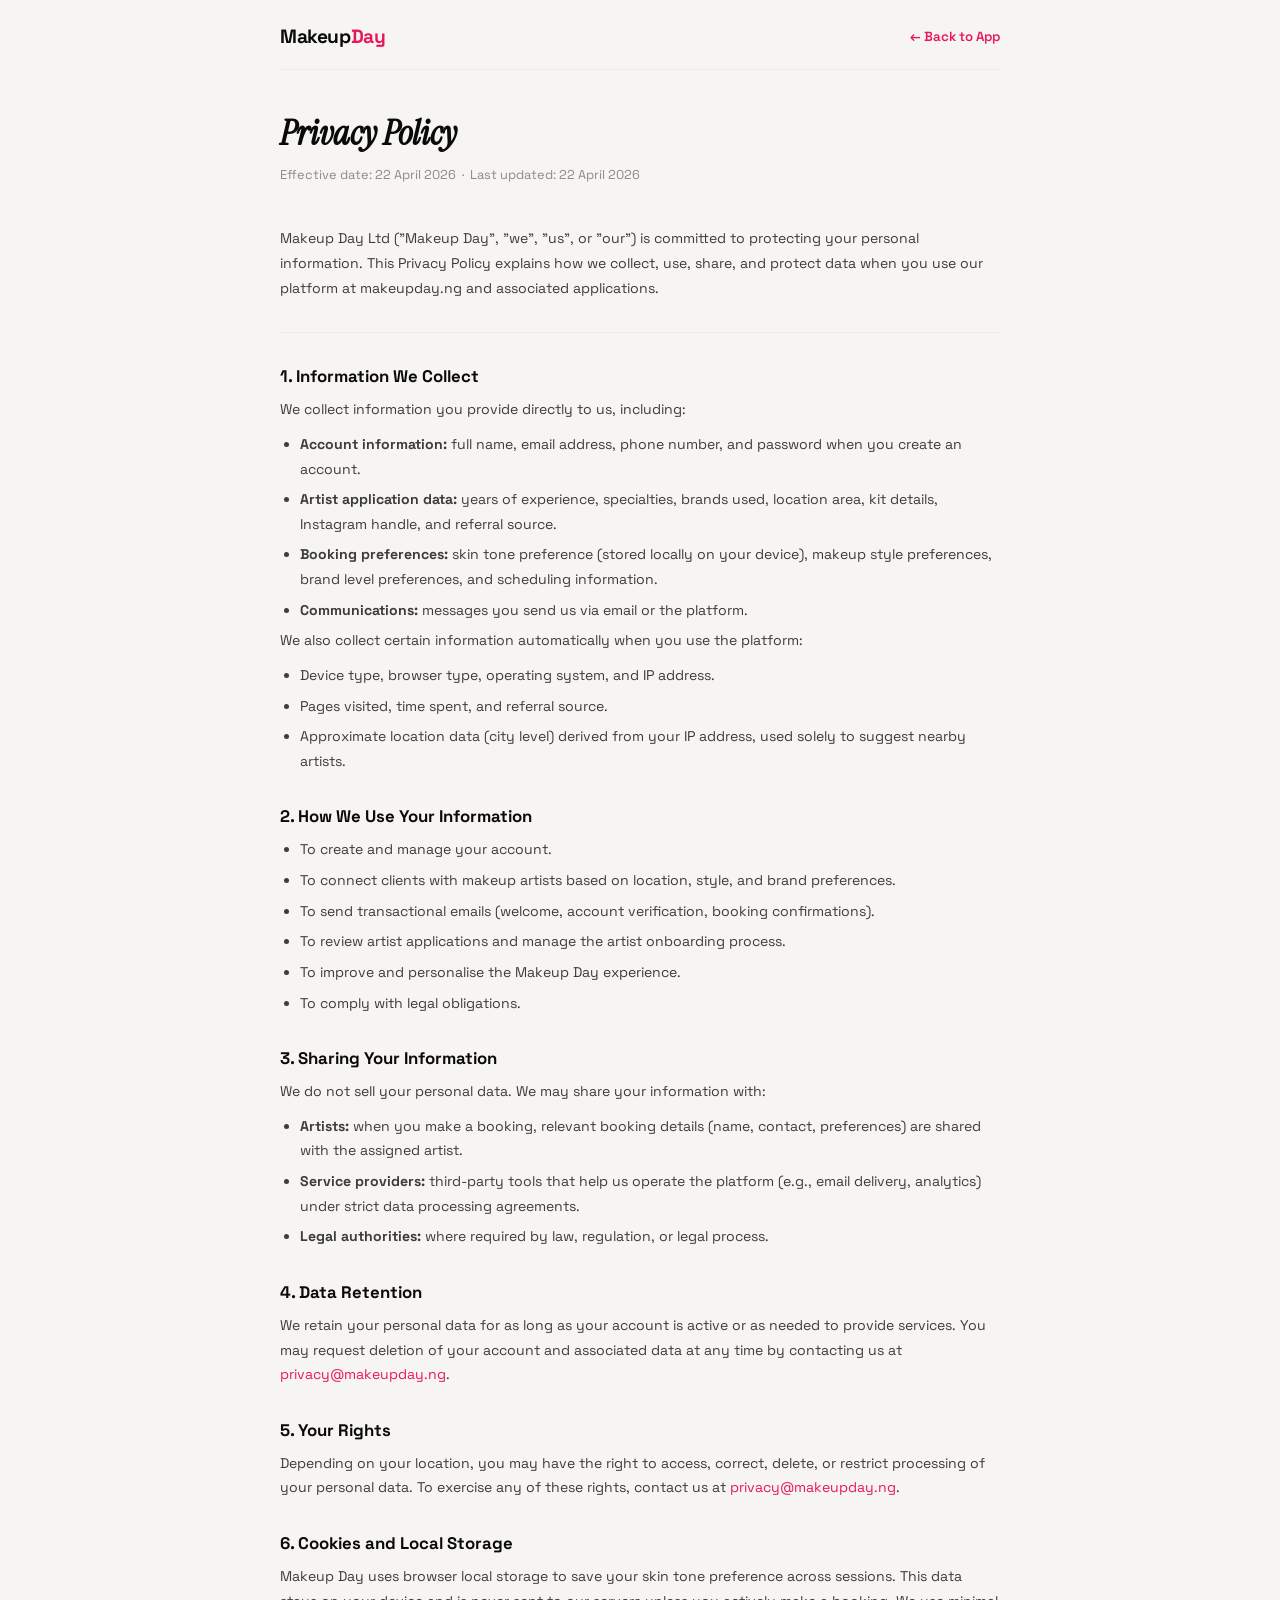
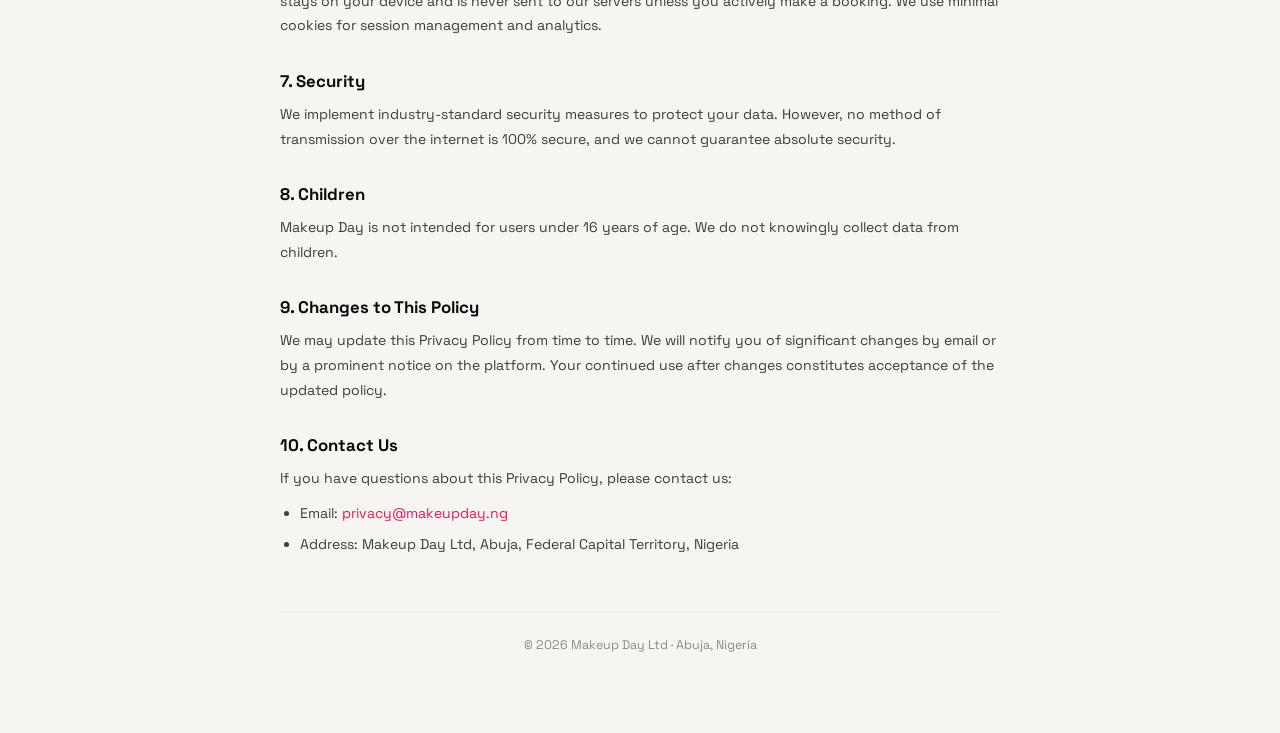
==== privacy.html @ fd0d926c "Add Privacy Policy and Terms of Service pages" ====
<!DOCTYPE html>
<html lang="en">
<head>
<meta charset="UTF-8"/>
<meta name="viewport" content="width=device-width,initial-scale=1.0"/>
<title>Privacy Policy — Makeup Day</title>
<link href="https://fonts.googleapis.com/css2?family=Space+Grotesk:wght@400;500;600;700&family=Instrument+Serif:ital@0;1&display=swap" rel="stylesheet"/>
<style>
*,*::before,*::after{box-sizing:border-box;margin:0;padding:0}
body{font-family:'Space Grotesk',sans-serif;background:#F7F5F2;color:#0A0A0A;-webkit-font-smoothing:antialiased;padding:0 20px 80px}
a{color:#E8175A;text-decoration:none}
a:hover{text-decoration:underline}
header{padding:24px 0 20px;border-bottom:1px solid #EBEBEB;margin-bottom:40px;display:flex;align-items:center;justify-content:space-between}
.logo{font-size:1.2rem;font-weight:700;letter-spacing:-.4px;color:#0A0A0A}
.logo span{color:#E8175A}
.back{font-size:.83rem;font-weight:600;color:#E8175A}
.wrap{max-width:720px;margin:0 auto}
h1{font-family:'Instrument Serif',serif;font-size:2.2rem;font-style:italic;color:#0A0A0A;margin-bottom:8px}
.meta{font-size:.8rem;color:#8A8A8A;margin-bottom:40px}
h2{font-size:1.05rem;font-weight:700;color:#0A0A0A;margin:32px 0 10px}
p,li{font-size:.88rem;line-height:1.75;color:#3C3C3C;margin-bottom:10px}
ul{padding-left:20px}
ul li{margin-bottom:6px}
.divider{height:1px;background:#EBEBEB;margin:32px 0}
footer{text-align:center;font-size:.78rem;color:#8A8A8A;margin-top:56px;padding-top:24px;border-top:1px solid #EBEBEB}
</style>
</head>
<body>
<div class="wrap">
  <header>
    <div class="logo">Makeup<span>Day</span></div>
    <a class="back" href="index.html">← Back to App</a>
  </header>

  <h1>Privacy Policy</h1>
  <p class="meta">Effective date: 22 April 2026 &nbsp;·&nbsp; Last updated: 22 April 2026</p>

  <p>Makeup Day Ltd ("Makeup Day", "we", "us", or "our") is committed to protecting your personal information. This Privacy Policy explains how we collect, use, share, and protect data when you use our platform at makeupday.ng and associated applications.</p>

  <div class="divider"></div>

  <h2>1. Information We Collect</h2>
  <p>We collect information you provide directly to us, including:</p>
  <ul>
    <li><strong>Account information:</strong> full name, email address, phone number, and password when you create an account.</li>
    <li><strong>Artist application data:</strong> years of experience, specialties, brands used, location area, kit details, Instagram handle, and referral source.</li>
    <li><strong>Booking preferences:</strong> skin tone preference (stored locally on your device), makeup style preferences, brand level preferences, and scheduling information.</li>
    <li><strong>Communications:</strong> messages you send us via email or the platform.</li>
  </ul>
  <p>We also collect certain information automatically when you use the platform:</p>
  <ul>
    <li>Device type, browser type, operating system, and IP address.</li>
    <li>Pages visited, time spent, and referral source.</li>
    <li>Approximate location data (city level) derived from your IP address, used solely to suggest nearby artists.</li>
  </ul>

  <h2>2. How We Use Your Information</h2>
  <ul>
    <li>To create and manage your account.</li>
    <li>To connect clients with makeup artists based on location, style, and brand preferences.</li>
    <li>To send transactional emails (welcome, account verification, booking confirmations).</li>
    <li>To review artist applications and manage the artist onboarding process.</li>
    <li>To improve and personalise the Makeup Day experience.</li>
    <li>To comply with legal obligations.</li>
  </ul>

  <h2>3. Sharing Your Information</h2>
  <p>We do not sell your personal data. We may share your information with:</p>
  <ul>
    <li><strong>Artists:</strong> when you make a booking, relevant booking details (name, contact, preferences) are shared with the assigned artist.</li>
    <li><strong>Service providers:</strong> third-party tools that help us operate the platform (e.g., email delivery, analytics) under strict data processing agreements.</li>
    <li><strong>Legal authorities:</strong> where required by law, regulation, or legal process.</li>
  </ul>

  <h2>4. Data Retention</h2>
  <p>We retain your personal data for as long as your account is active or as needed to provide services. You may request deletion of your account and associated data at any time by contacting us at <a href="mailto:privacy@makeupday.ng">privacy@makeupday.ng</a>.</p>

  <h2>5. Your Rights</h2>
  <p>Depending on your location, you may have the right to access, correct, delete, or restrict processing of your personal data. To exercise any of these rights, contact us at <a href="mailto:privacy@makeupday.ng">privacy@makeupday.ng</a>.</p>

  <h2>6. Cookies and Local Storage</h2>
  <p>Makeup Day uses browser local storage to save your skin tone preference across sessions. This data stays on your device and is never sent to our servers unless you actively make a booking. We use minimal cookies for session management and analytics.</p>

  <h2>7. Security</h2>
  <p>We implement industry-standard security measures to protect your data. However, no method of transmission over the internet is 100% secure, and we cannot guarantee absolute security.</p>

  <h2>8. Children</h2>
  <p>Makeup Day is not intended for users under 16 years of age. We do not knowingly collect data from children.</p>

  <h2>9. Changes to This Policy</h2>
  <p>We may update this Privacy Policy from time to time. We will notify you of significant changes by email or by a prominent notice on the platform. Your continued use after changes constitutes acceptance of the updated policy.</p>

  <h2>10. Contact Us</h2>
  <p>If you have questions about this Privacy Policy, please contact us:</p>
  <ul>
    <li>Email: <a href="mailto:privacy@makeupday.ng">privacy@makeupday.ng</a></li>
    <li>Address: Makeup Day Ltd, Abuja, Federal Capital Territory, Nigeria</li>
  </ul>

  <footer>© 2026 Makeup Day Ltd · Abuja, Nigeria</footer>
</div>
</body>
</html>
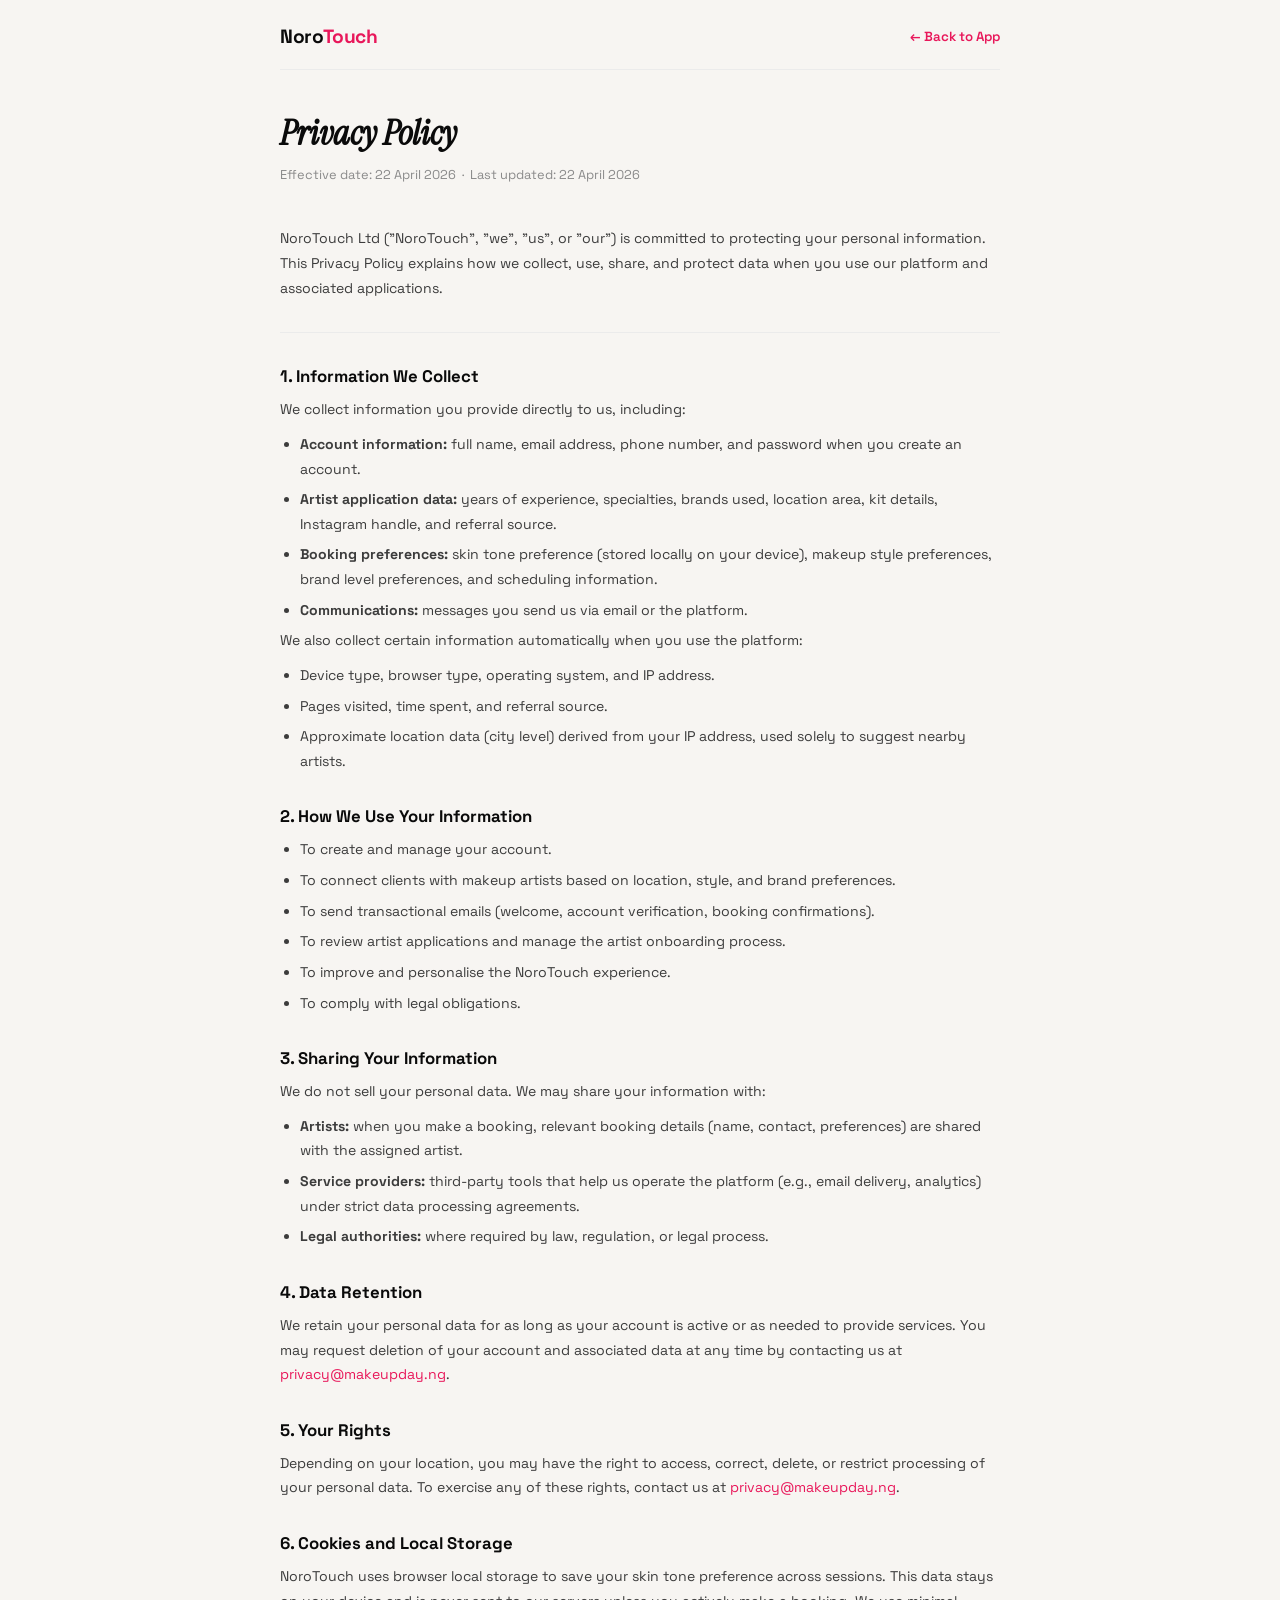
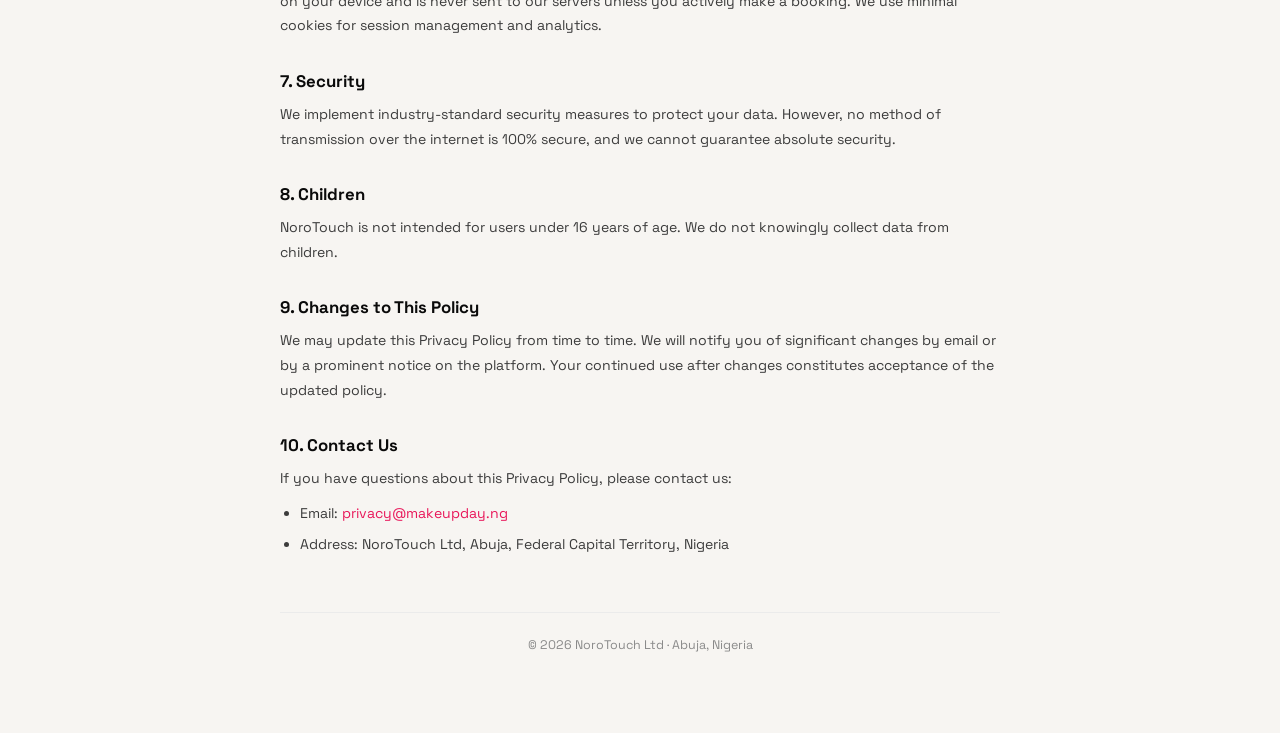
==== commit 60417bb2: "refactor: rebrand as NoroTouch and redesign artist application modal with mobile-optimized layout an" ====
--- a/privacy.html
+++ b/privacy.html
@@ -3,7 +3,7 @@
 <head>
 <meta charset="UTF-8"/>
 <meta name="viewport" content="width=device-width,initial-scale=1.0"/>
-<title>Privacy Policy — Makeup Day</title>
+<title>Privacy Policy — NoroTouch</title>
 <link href="https://fonts.googleapis.com/css2?family=Space+Grotesk:wght@400;500;600;700&family=Instrument+Serif:ital@0;1&display=swap" rel="stylesheet"/>
 <style>
 *,*::before,*::after{box-sizing:border-box;margin:0;padding:0}
@@ -28,14 +28,14 @@
 <body>
 <div class="wrap">
   <header>
-    <div class="logo">Makeup<span>Day</span></div>
+    <div class="logo">Noro<span>Touch</span></div>
     <a class="back" href="index.html">← Back to App</a>
   </header>
 
   <h1>Privacy Policy</h1>
   <p class="meta">Effective date: 22 April 2026 &nbsp;·&nbsp; Last updated: 22 April 2026</p>
 
-  <p>Makeup Day Ltd ("Makeup Day", "we", "us", or "our") is committed to protecting your personal information. This Privacy Policy explains how we collect, use, share, and protect data when you use our platform at makeupday.ng and associated applications.</p>
+  <p>NoroTouch Ltd ("NoroTouch", "we", "us", or "our") is committed to protecting your personal information. This Privacy Policy explains how we collect, use, share, and protect data when you use our platform and associated applications.</p>
 
   <div class="divider"></div>
 
@@ -60,7 +60,7 @@
     <li>To connect clients with makeup artists based on location, style, and brand preferences.</li>
     <li>To send transactional emails (welcome, account verification, booking confirmations).</li>
     <li>To review artist applications and manage the artist onboarding process.</li>
-    <li>To improve and personalise the Makeup Day experience.</li>
+    <li>To improve and personalise the NoroTouch experience.</li>
     <li>To comply with legal obligations.</li>
   </ul>
 
@@ -79,13 +79,13 @@
   <p>Depending on your location, you may have the right to access, correct, delete, or restrict processing of your personal data. To exercise any of these rights, contact us at <a href="mailto:privacy@makeupday.ng">privacy@makeupday.ng</a>.</p>
 
   <h2>6. Cookies and Local Storage</h2>
-  <p>Makeup Day uses browser local storage to save your skin tone preference across sessions. This data stays on your device and is never sent to our servers unless you actively make a booking. We use minimal cookies for session management and analytics.</p>
+  <p>NoroTouch uses browser local storage to save your skin tone preference across sessions. This data stays on your device and is never sent to our servers unless you actively make a booking. We use minimal cookies for session management and analytics.</p>
 
   <h2>7. Security</h2>
   <p>We implement industry-standard security measures to protect your data. However, no method of transmission over the internet is 100% secure, and we cannot guarantee absolute security.</p>
 
   <h2>8. Children</h2>
-  <p>Makeup Day is not intended for users under 16 years of age. We do not knowingly collect data from children.</p>
+  <p>NoroTouch is not intended for users under 16 years of age. We do not knowingly collect data from children.</p>
 
   <h2>9. Changes to This Policy</h2>
   <p>We may update this Privacy Policy from time to time. We will notify you of significant changes by email or by a prominent notice on the platform. Your continued use after changes constitutes acceptance of the updated policy.</p>
@@ -94,10 +94,10 @@
   <p>If you have questions about this Privacy Policy, please contact us:</p>
   <ul>
     <li>Email: <a href="mailto:privacy@makeupday.ng">privacy@makeupday.ng</a></li>
-    <li>Address: Makeup Day Ltd, Abuja, Federal Capital Territory, Nigeria</li>
+    <li>Address: NoroTouch Ltd, Abuja, Federal Capital Territory, Nigeria</li>
   </ul>
 
-  <footer>© 2026 Makeup Day Ltd · Abuja, Nigeria</footer>
+  <footer>© 2026 NoroTouch Ltd · Abuja, Nigeria</footer>
 </div>
 </body>
 </html>
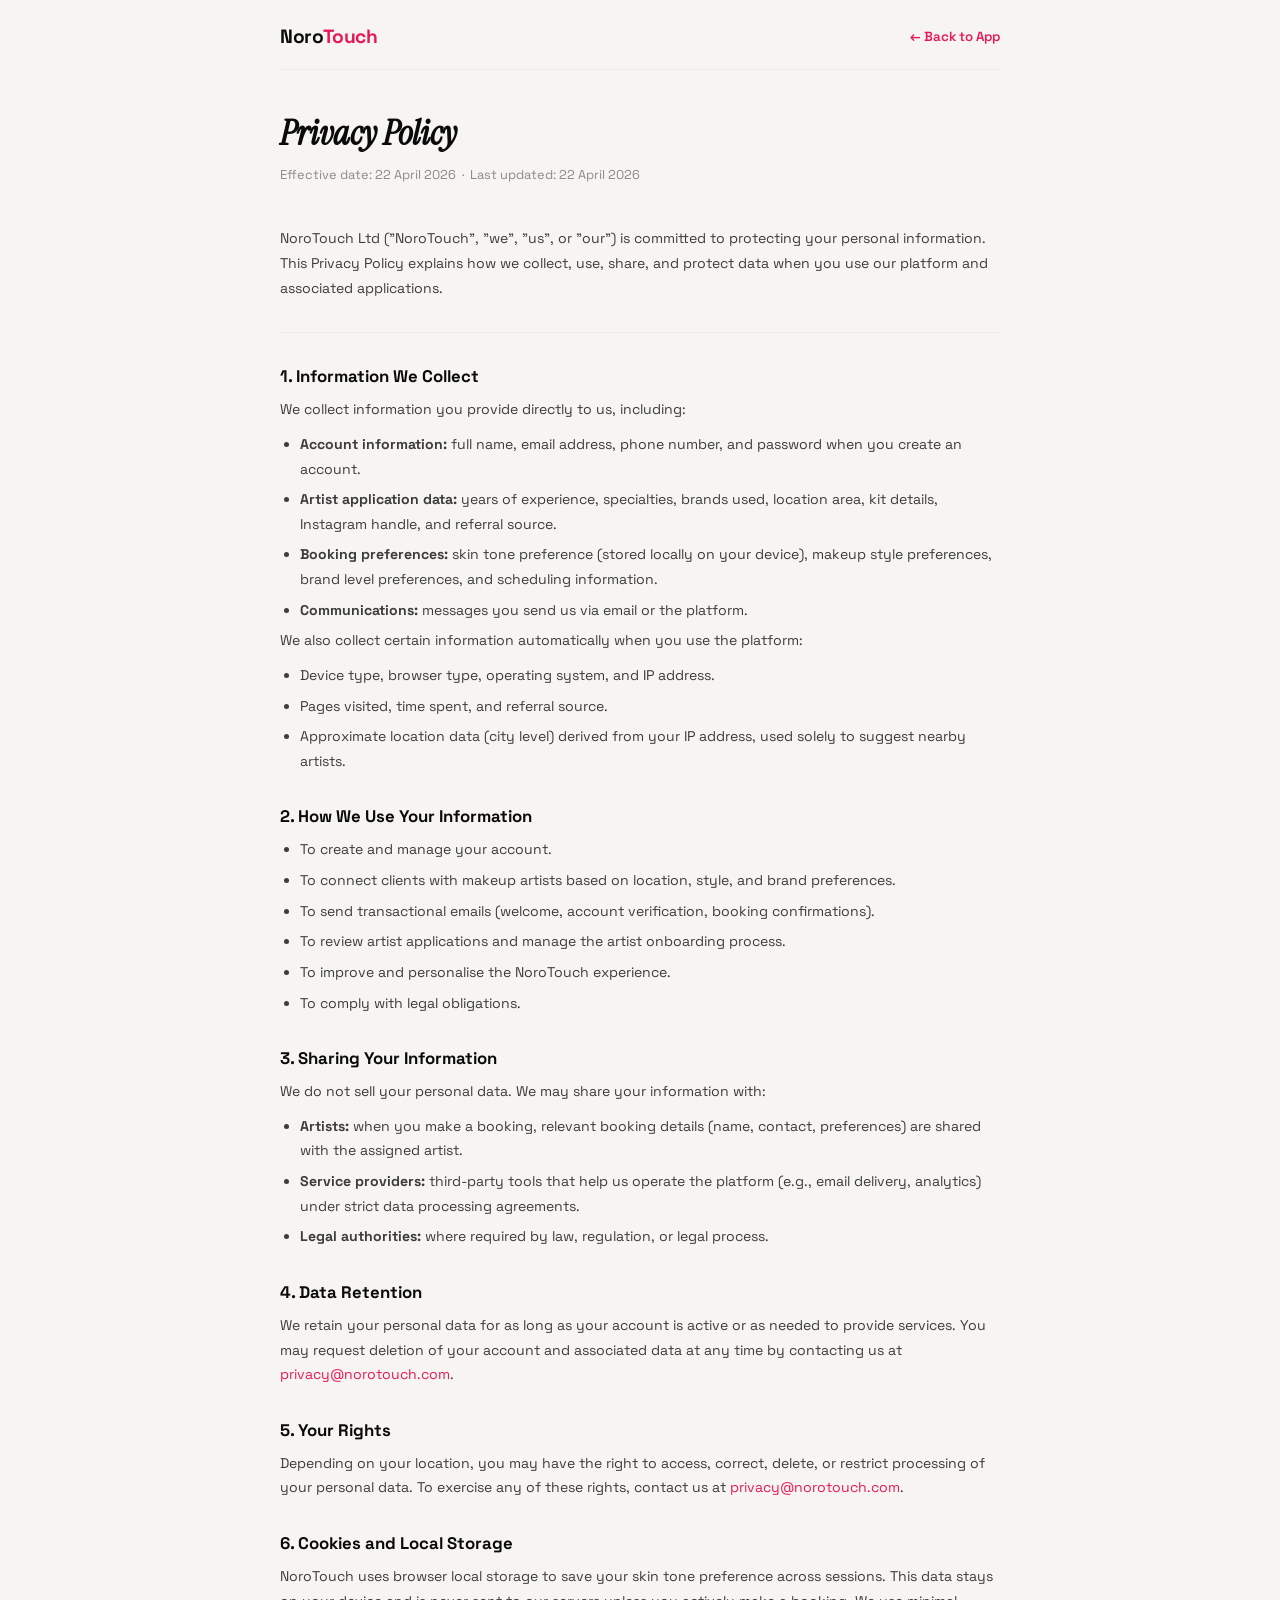
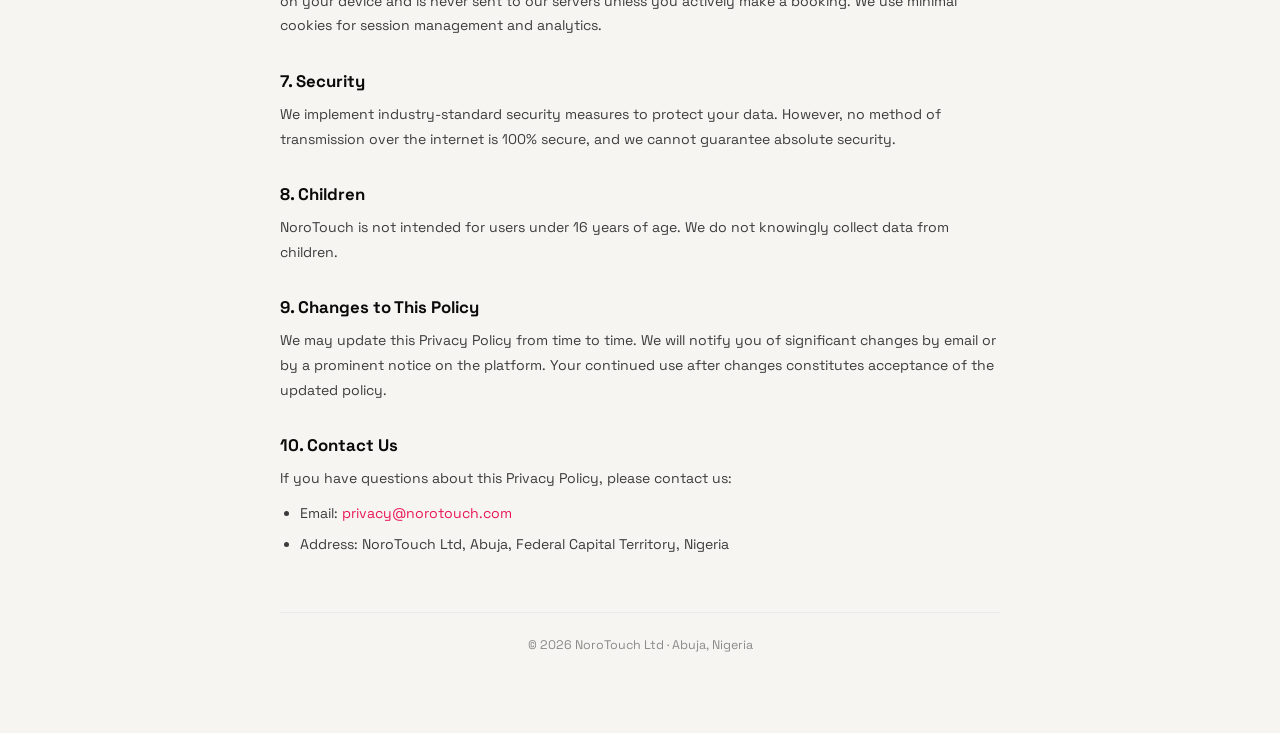
==== commit d7f74d5d: "feat: add makeup artist data and styling options; implement scroll lock and parallax effects - Intro" ====
--- a/privacy.html
+++ b/privacy.html
@@ -73,10 +73,10 @@
   </ul>
 
   <h2>4. Data Retention</h2>
-  <p>We retain your personal data for as long as your account is active or as needed to provide services. You may request deletion of your account and associated data at any time by contacting us at <a href="mailto:privacy@makeupday.ng">privacy@makeupday.ng</a>.</p>
+  <p>We retain your personal data for as long as your account is active or as needed to provide services. You may request deletion of your account and associated data at any time by contacting us at <a href="mailto:privacy@norotouch.com">privacy@norotouch.com</a>.</p>
 
   <h2>5. Your Rights</h2>
-  <p>Depending on your location, you may have the right to access, correct, delete, or restrict processing of your personal data. To exercise any of these rights, contact us at <a href="mailto:privacy@makeupday.ng">privacy@makeupday.ng</a>.</p>
+  <p>Depending on your location, you may have the right to access, correct, delete, or restrict processing of your personal data. To exercise any of these rights, contact us at <a href="mailto:privacy@norotouch.com">privacy@norotouch.com</a>.</p>
 
   <h2>6. Cookies and Local Storage</h2>
   <p>NoroTouch uses browser local storage to save your skin tone preference across sessions. This data stays on your device and is never sent to our servers unless you actively make a booking. We use minimal cookies for session management and analytics.</p>
@@ -93,7 +93,7 @@
   <h2>10. Contact Us</h2>
   <p>If you have questions about this Privacy Policy, please contact us:</p>
   <ul>
-    <li>Email: <a href="mailto:privacy@makeupday.ng">privacy@makeupday.ng</a></li>
+    <li>Email: <a href="mailto:privacy@norotouch.com">privacy@norotouch.com</a></li>
     <li>Address: NoroTouch Ltd, Abuja, Federal Capital Territory, Nigeria</li>
   </ul>
 
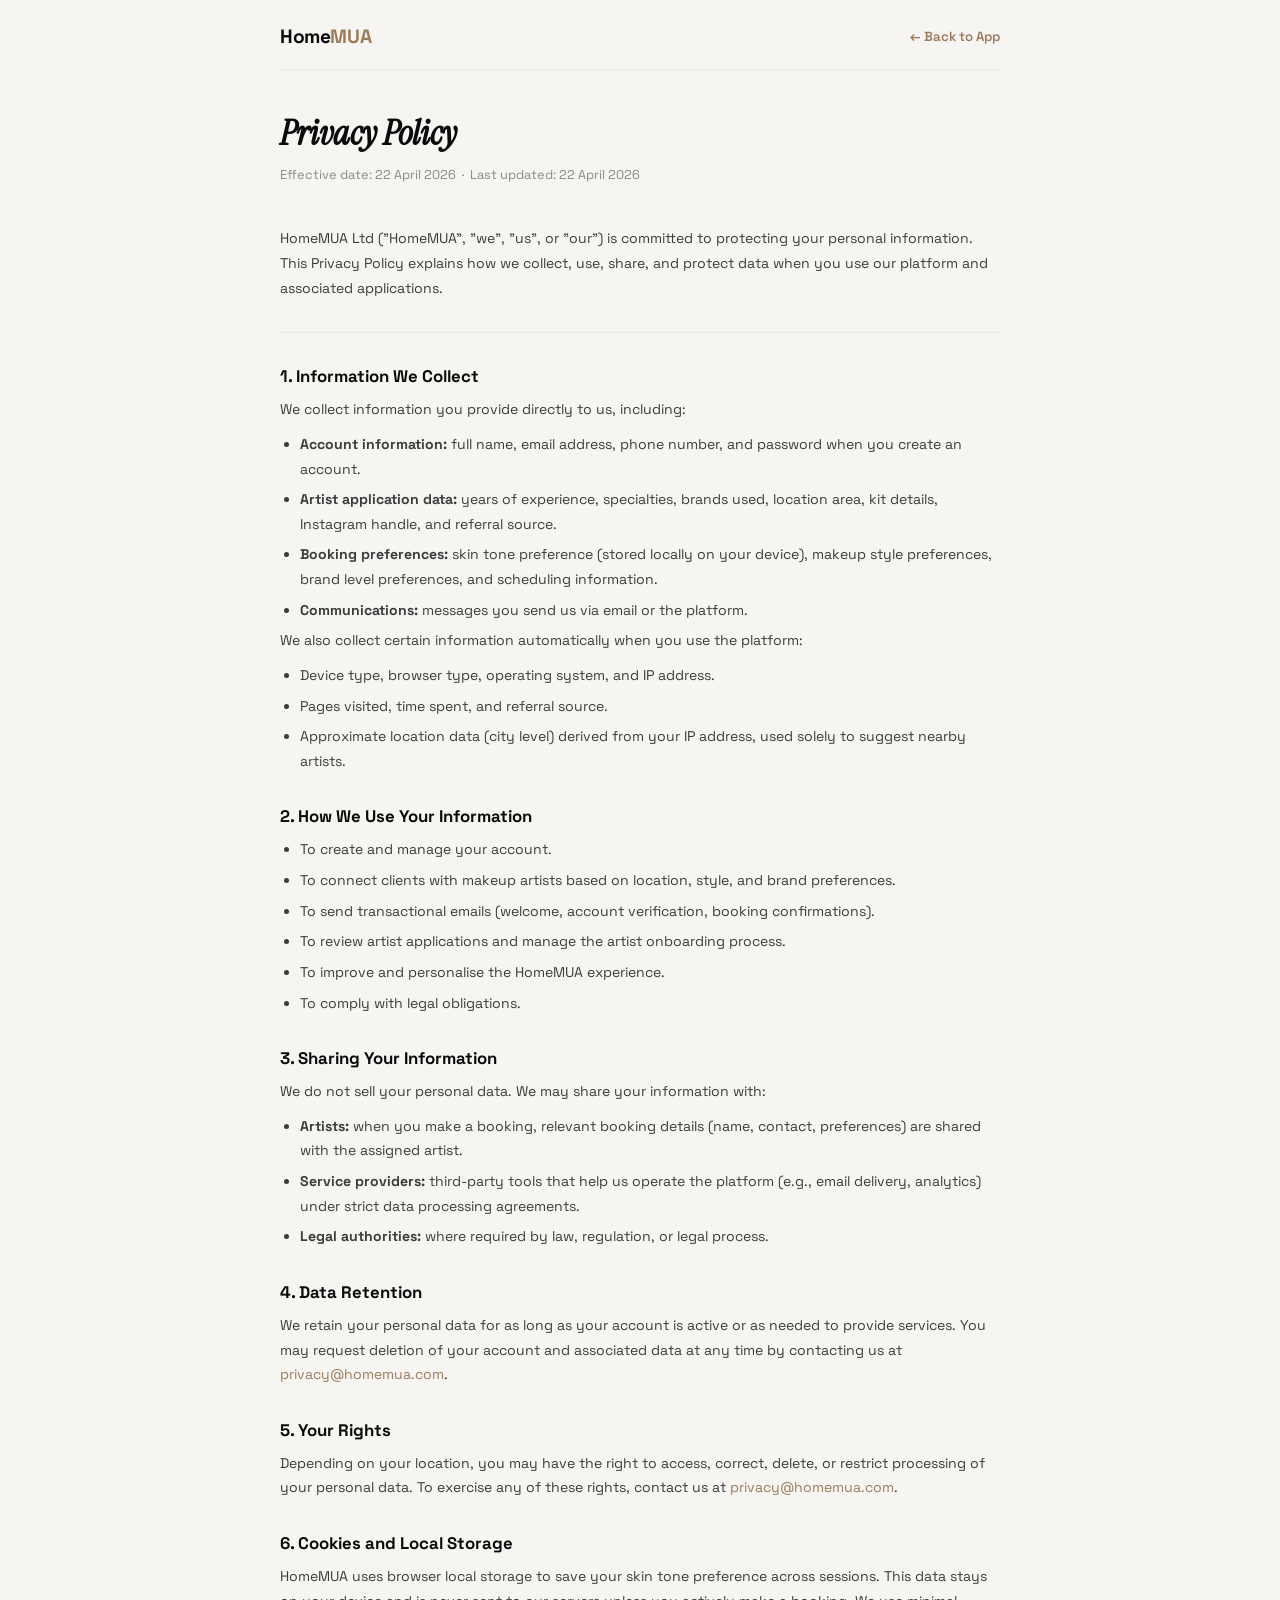
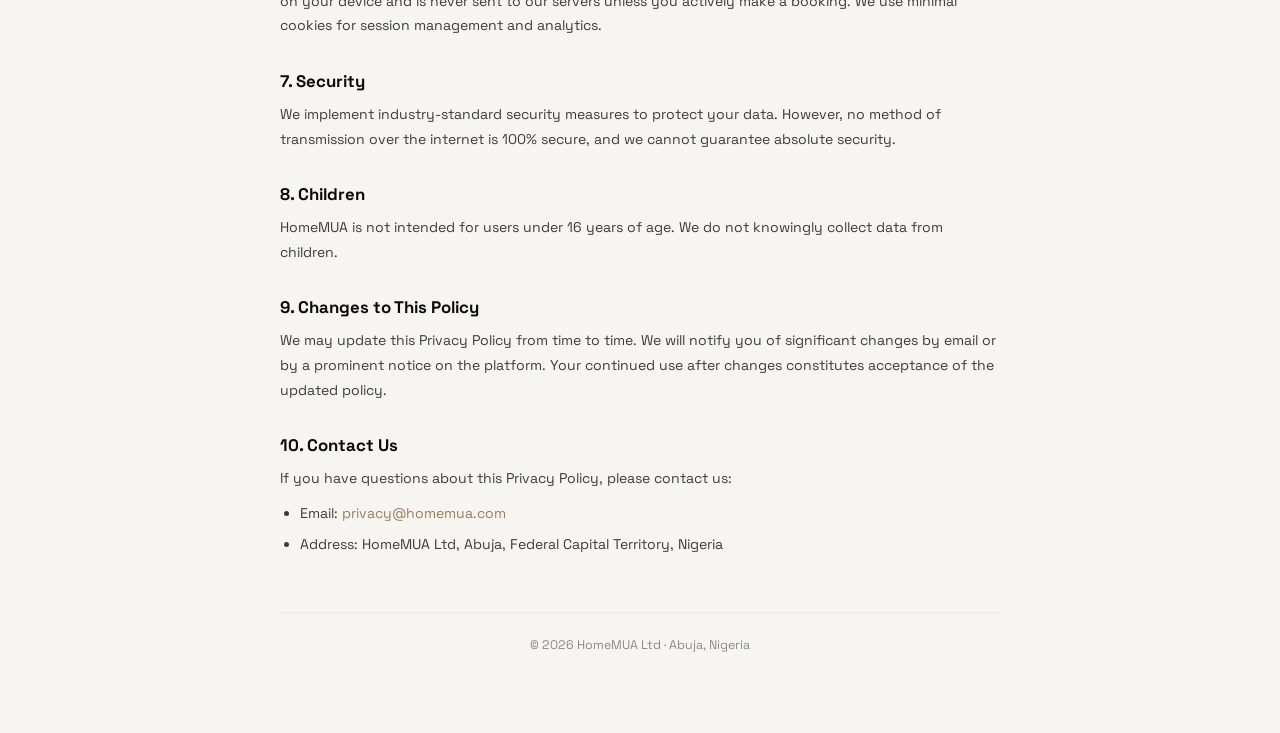
==== commit 58c886ad: "Rename NoroTouch to HomeMUA across all relevant files, updating titles, metadata, and content to ref" ====
--- a/privacy.html
+++ b/privacy.html
@@ -3,17 +3,17 @@
 <head>
 <meta charset="UTF-8"/>
 <meta name="viewport" content="width=device-width,initial-scale=1.0"/>
-<title>Privacy Policy — NoroTouch</title>
+<title>Privacy Policy — HomeMUA</title>
 <link href="https://fonts.googleapis.com/css2?family=Space+Grotesk:wght@400;500;600;700&family=Instrument+Serif:ital@0;1&display=swap" rel="stylesheet"/>
 <style>
 *,*::before,*::after{box-sizing:border-box;margin:0;padding:0}
 body{font-family:'Space Grotesk',sans-serif;background:#F7F5F2;color:#0A0A0A;-webkit-font-smoothing:antialiased;padding:0 20px 80px}
-a{color:#E8175A;text-decoration:none}
+a{color:#9B7B5A;text-decoration:none}
 a:hover{text-decoration:underline}
 header{padding:24px 0 20px;border-bottom:1px solid #EBEBEB;margin-bottom:40px;display:flex;align-items:center;justify-content:space-between}
 .logo{font-size:1.2rem;font-weight:700;letter-spacing:-.4px;color:#0A0A0A}
-.logo span{color:#E8175A}
-.back{font-size:.83rem;font-weight:600;color:#E8175A}
+.logo span{color:#9B7B5A}
+.back{font-size:.83rem;font-weight:600;color:#9B7B5A}
 .wrap{max-width:720px;margin:0 auto}
 h1{font-family:'Instrument Serif',serif;font-size:2.2rem;font-style:italic;color:#0A0A0A;margin-bottom:8px}
 .meta{font-size:.8rem;color:#8A8A8A;margin-bottom:40px}
@@ -28,14 +28,14 @@
 <body>
 <div class="wrap">
   <header>
-    <div class="logo">Noro<span>Touch</span></div>
+    <div class="logo">Home<span>MUA</span></div>
     <a class="back" href="index.html">← Back to App</a>
   </header>
 
   <h1>Privacy Policy</h1>
   <p class="meta">Effective date: 22 April 2026 &nbsp;·&nbsp; Last updated: 22 April 2026</p>
 
-  <p>NoroTouch Ltd ("NoroTouch", "we", "us", or "our") is committed to protecting your personal information. This Privacy Policy explains how we collect, use, share, and protect data when you use our platform and associated applications.</p>
+  <p>HomeMUA Ltd ("HomeMUA", "we", "us", or "our") is committed to protecting your personal information. This Privacy Policy explains how we collect, use, share, and protect data when you use our platform and associated applications.</p>
 
   <div class="divider"></div>
 
@@ -60,7 +60,7 @@
     <li>To connect clients with makeup artists based on location, style, and brand preferences.</li>
     <li>To send transactional emails (welcome, account verification, booking confirmations).</li>
     <li>To review artist applications and manage the artist onboarding process.</li>
-    <li>To improve and personalise the NoroTouch experience.</li>
+    <li>To improve and personalise the HomeMUA experience.</li>
     <li>To comply with legal obligations.</li>
   </ul>
 
@@ -73,19 +73,19 @@
   </ul>
 
   <h2>4. Data Retention</h2>
-  <p>We retain your personal data for as long as your account is active or as needed to provide services. You may request deletion of your account and associated data at any time by contacting us at <a href="mailto:privacy@norotouch.com">privacy@norotouch.com</a>.</p>
+  <p>We retain your personal data for as long as your account is active or as needed to provide services. You may request deletion of your account and associated data at any time by contacting us at <a href="mailto:privacy@homemua.com">privacy@homemua.com</a>.</p>
 
   <h2>5. Your Rights</h2>
-  <p>Depending on your location, you may have the right to access, correct, delete, or restrict processing of your personal data. To exercise any of these rights, contact us at <a href="mailto:privacy@norotouch.com">privacy@norotouch.com</a>.</p>
+  <p>Depending on your location, you may have the right to access, correct, delete, or restrict processing of your personal data. To exercise any of these rights, contact us at <a href="mailto:privacy@homemua.com">privacy@homemua.com</a>.</p>
 
   <h2>6. Cookies and Local Storage</h2>
-  <p>NoroTouch uses browser local storage to save your skin tone preference across sessions. This data stays on your device and is never sent to our servers unless you actively make a booking. We use minimal cookies for session management and analytics.</p>
+  <p>HomeMUA uses browser local storage to save your skin tone preference across sessions. This data stays on your device and is never sent to our servers unless you actively make a booking. We use minimal cookies for session management and analytics.</p>
 
   <h2>7. Security</h2>
   <p>We implement industry-standard security measures to protect your data. However, no method of transmission over the internet is 100% secure, and we cannot guarantee absolute security.</p>
 
   <h2>8. Children</h2>
-  <p>NoroTouch is not intended for users under 16 years of age. We do not knowingly collect data from children.</p>
+  <p>HomeMUA is not intended for users under 16 years of age. We do not knowingly collect data from children.</p>
 
   <h2>9. Changes to This Policy</h2>
   <p>We may update this Privacy Policy from time to time. We will notify you of significant changes by email or by a prominent notice on the platform. Your continued use after changes constitutes acceptance of the updated policy.</p>
@@ -93,11 +93,11 @@
   <h2>10. Contact Us</h2>
   <p>If you have questions about this Privacy Policy, please contact us:</p>
   <ul>
-    <li>Email: <a href="mailto:privacy@norotouch.com">privacy@norotouch.com</a></li>
-    <li>Address: NoroTouch Ltd, Abuja, Federal Capital Territory, Nigeria</li>
+    <li>Email: <a href="mailto:privacy@homemua.com">privacy@homemua.com</a></li>
+    <li>Address: HomeMUA Ltd, Abuja, Federal Capital Territory, Nigeria</li>
   </ul>
 
-  <footer>© 2026 NoroTouch Ltd · Abuja, Nigeria</footer>
+  <footer>© 2026 HomeMUA Ltd · Abuja, Nigeria</footer>
 </div>
 </body>
 </html>
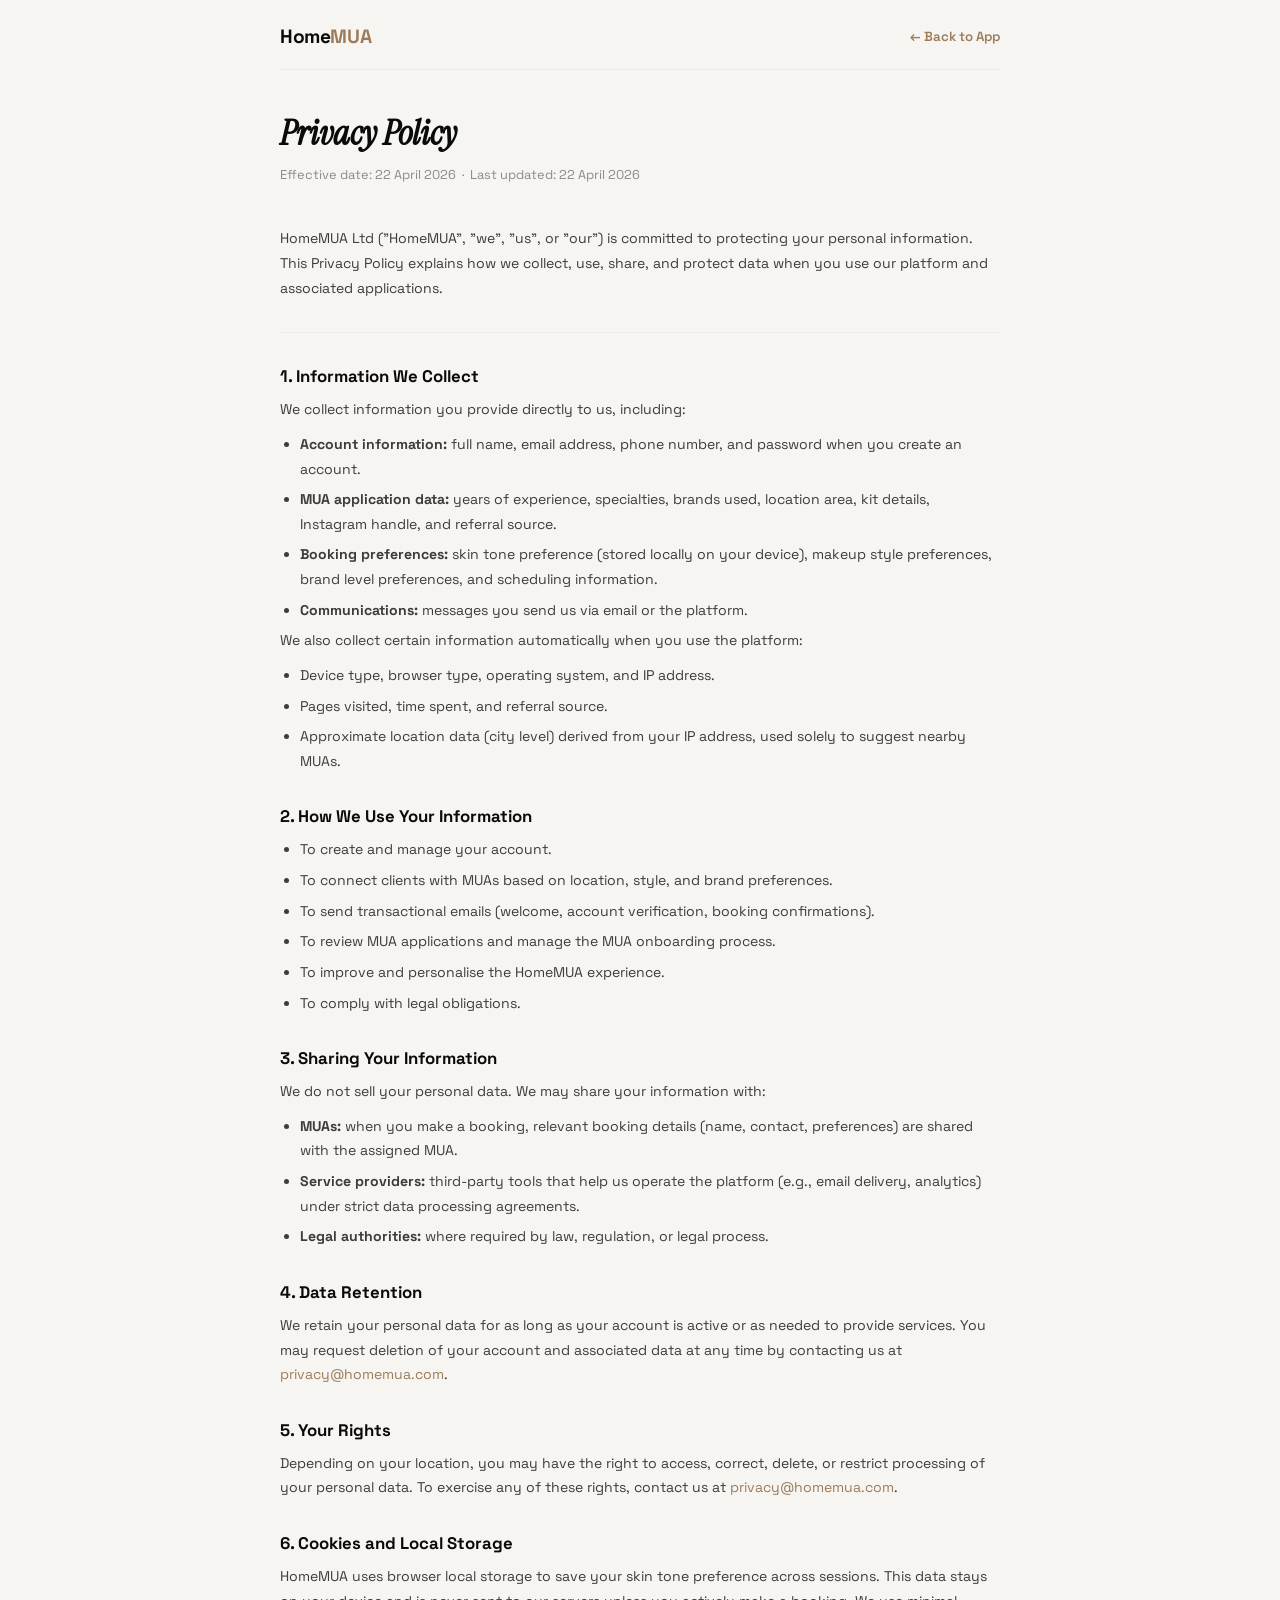
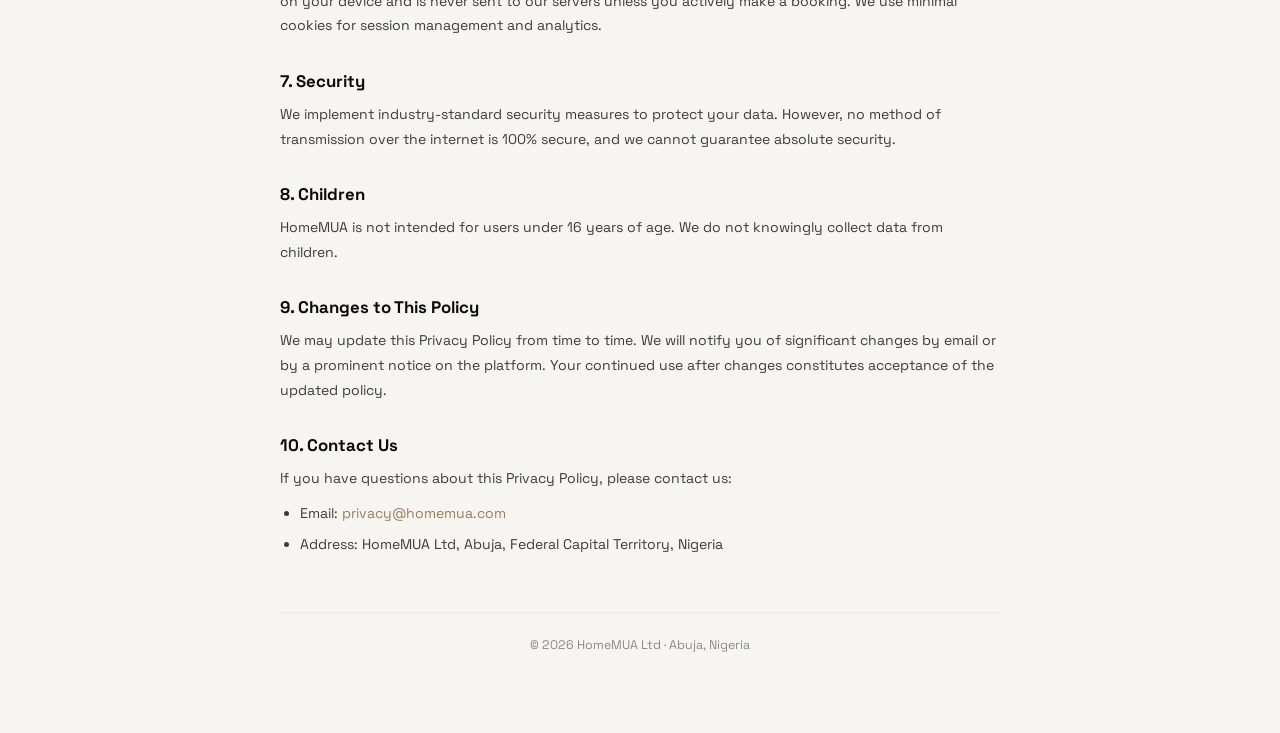
==== commit df307b97: "refactor: update terminology from "artist" to "MUA" across multiple files for consistency" ====
--- a/privacy.html
+++ b/privacy.html
@@ -43,7 +43,7 @@
   <p>We collect information you provide directly to us, including:</p>
   <ul>
     <li><strong>Account information:</strong> full name, email address, phone number, and password when you create an account.</li>
-    <li><strong>Artist application data:</strong> years of experience, specialties, brands used, location area, kit details, Instagram handle, and referral source.</li>
+    <li><strong>MUA application data:</strong> years of experience, specialties, brands used, location area, kit details, Instagram handle, and referral source.</li>
     <li><strong>Booking preferences:</strong> skin tone preference (stored locally on your device), makeup style preferences, brand level preferences, and scheduling information.</li>
     <li><strong>Communications:</strong> messages you send us via email or the platform.</li>
   </ul>
@@ -51,15 +51,15 @@
   <ul>
     <li>Device type, browser type, operating system, and IP address.</li>
     <li>Pages visited, time spent, and referral source.</li>
-    <li>Approximate location data (city level) derived from your IP address, used solely to suggest nearby artists.</li>
+    <li>Approximate location data (city level) derived from your IP address, used solely to suggest nearby MUAs.</li>
   </ul>
 
   <h2>2. How We Use Your Information</h2>
   <ul>
     <li>To create and manage your account.</li>
-    <li>To connect clients with makeup artists based on location, style, and brand preferences.</li>
+    <li>To connect clients with MUAs based on location, style, and brand preferences.</li>
     <li>To send transactional emails (welcome, account verification, booking confirmations).</li>
-    <li>To review artist applications and manage the artist onboarding process.</li>
+    <li>To review MUA applications and manage the MUA onboarding process.</li>
     <li>To improve and personalise the HomeMUA experience.</li>
     <li>To comply with legal obligations.</li>
   </ul>
@@ -67,7 +67,7 @@
   <h2>3. Sharing Your Information</h2>
   <p>We do not sell your personal data. We may share your information with:</p>
   <ul>
-    <li><strong>Artists:</strong> when you make a booking, relevant booking details (name, contact, preferences) are shared with the assigned artist.</li>
+    <li><strong>MUAs:</strong> when you make a booking, relevant booking details (name, contact, preferences) are shared with the assigned MUA.</li>
     <li><strong>Service providers:</strong> third-party tools that help us operate the platform (e.g., email delivery, analytics) under strict data processing agreements.</li>
     <li><strong>Legal authorities:</strong> where required by law, regulation, or legal process.</li>
   </ul>
